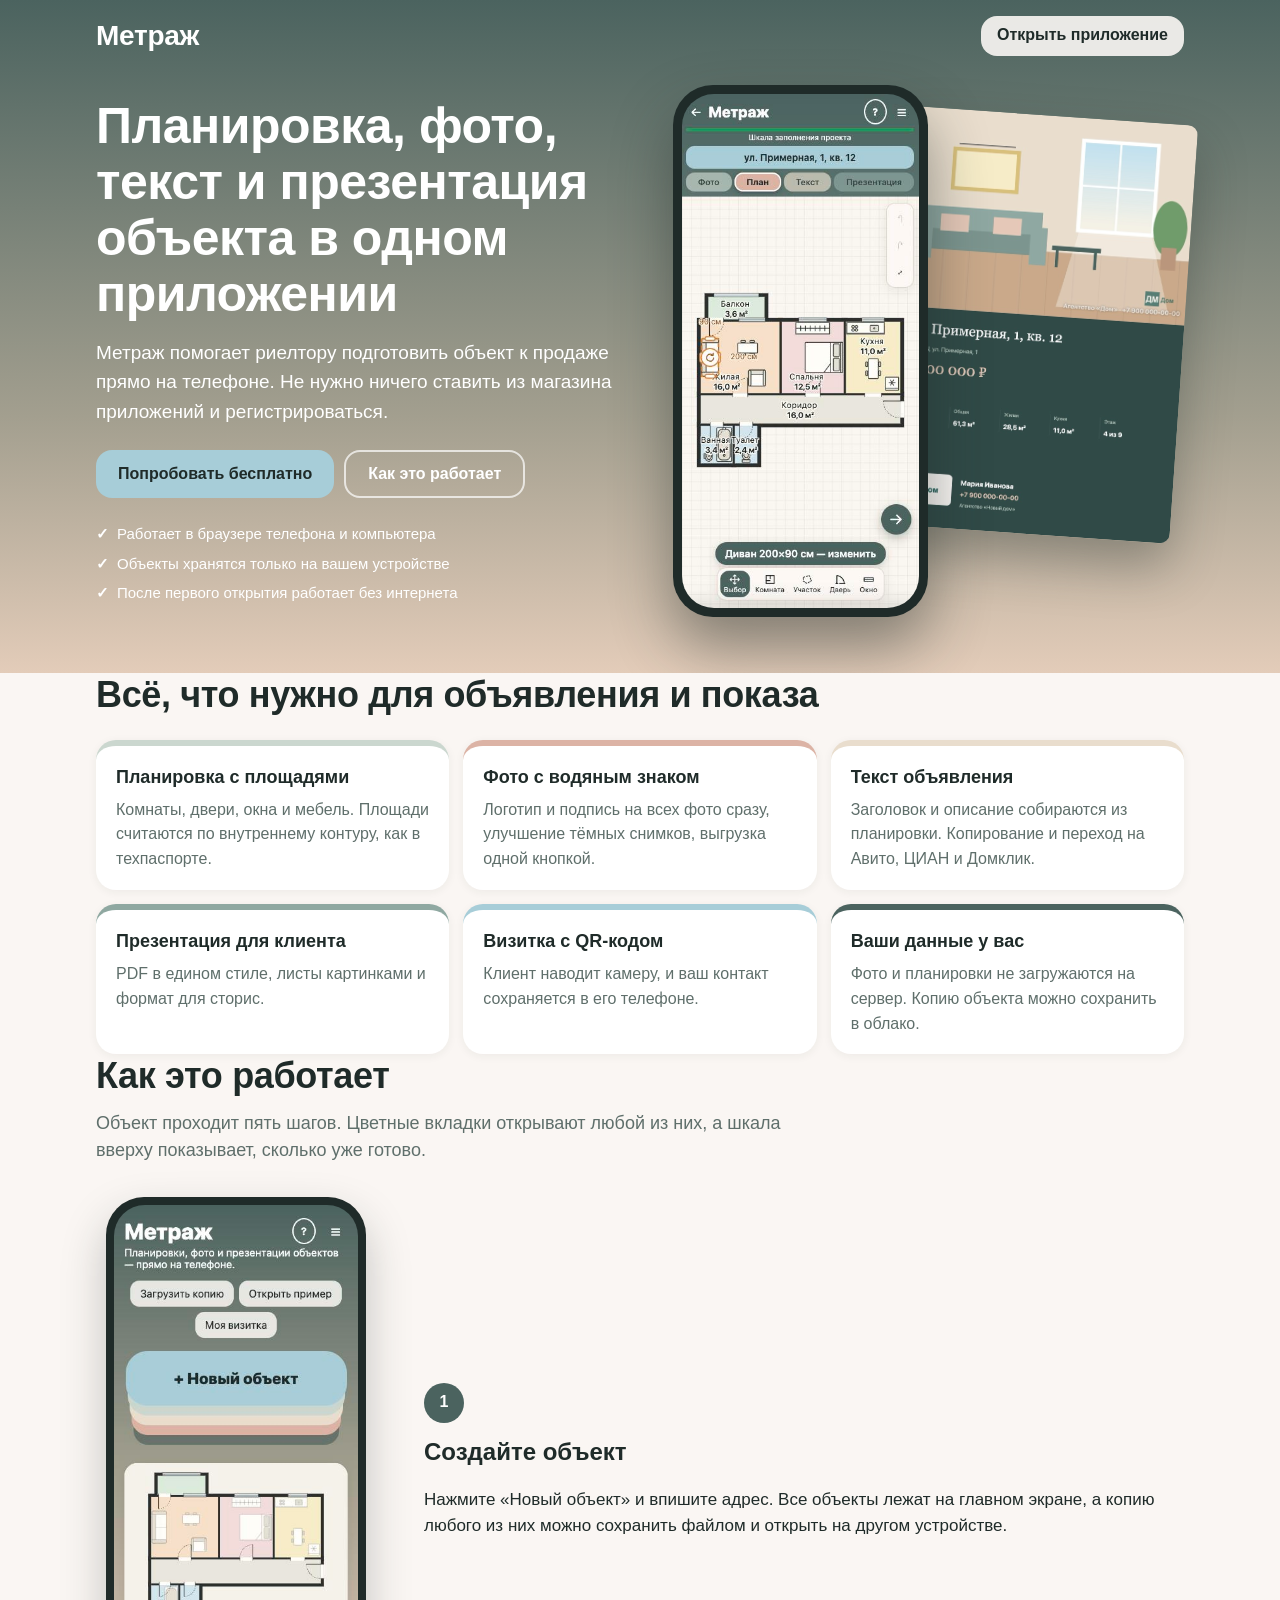
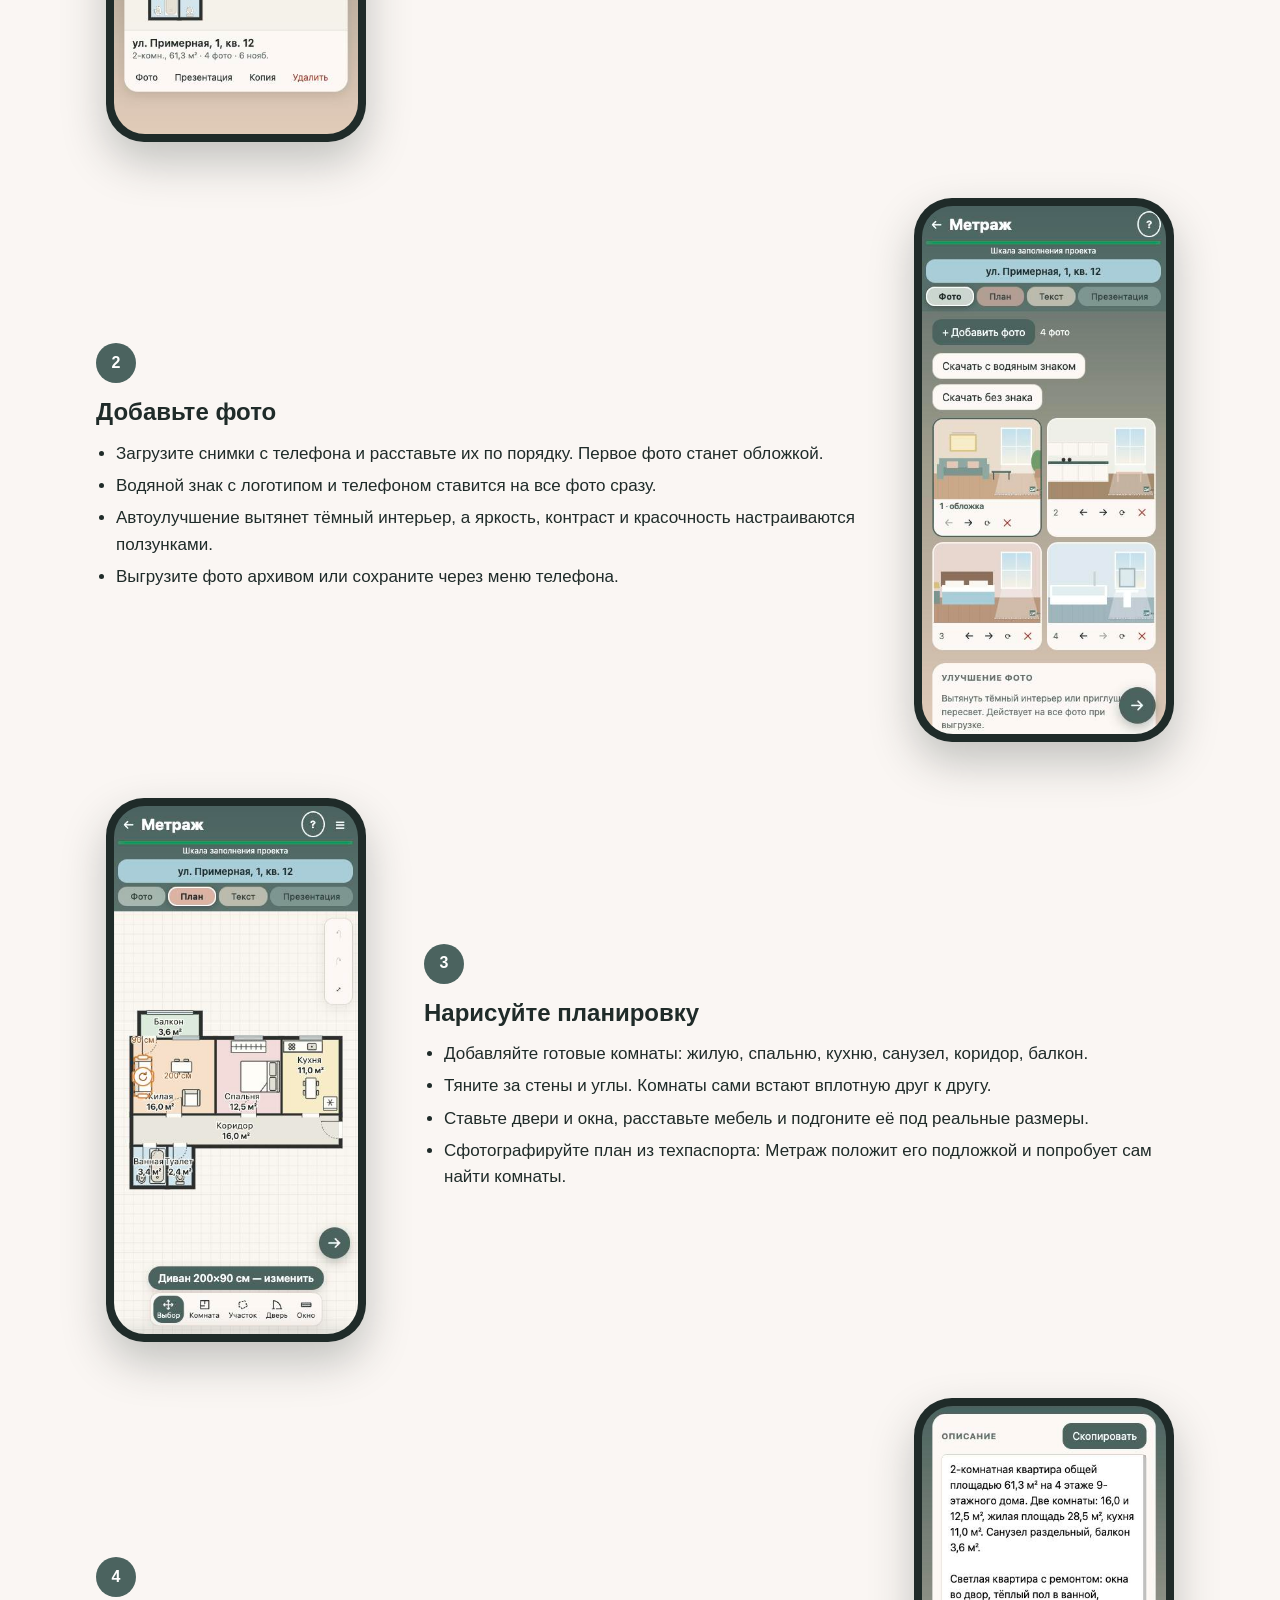
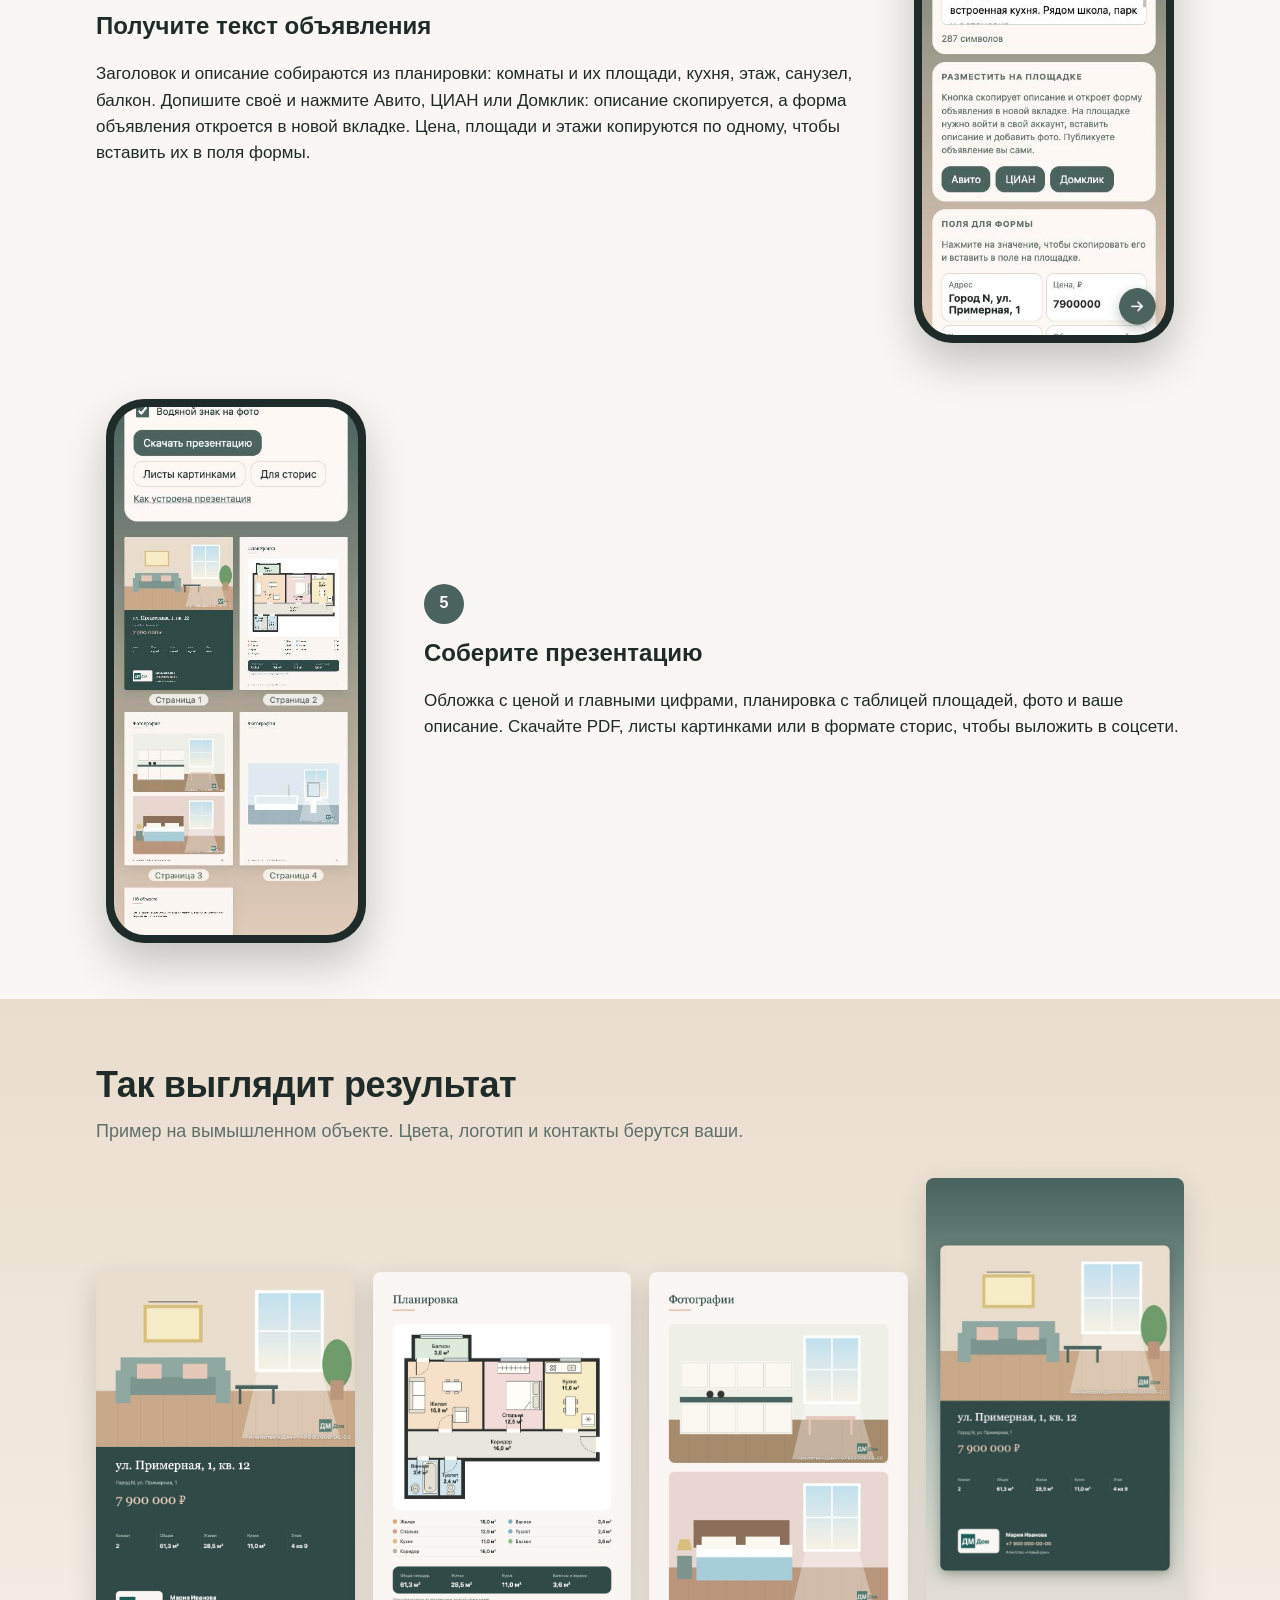
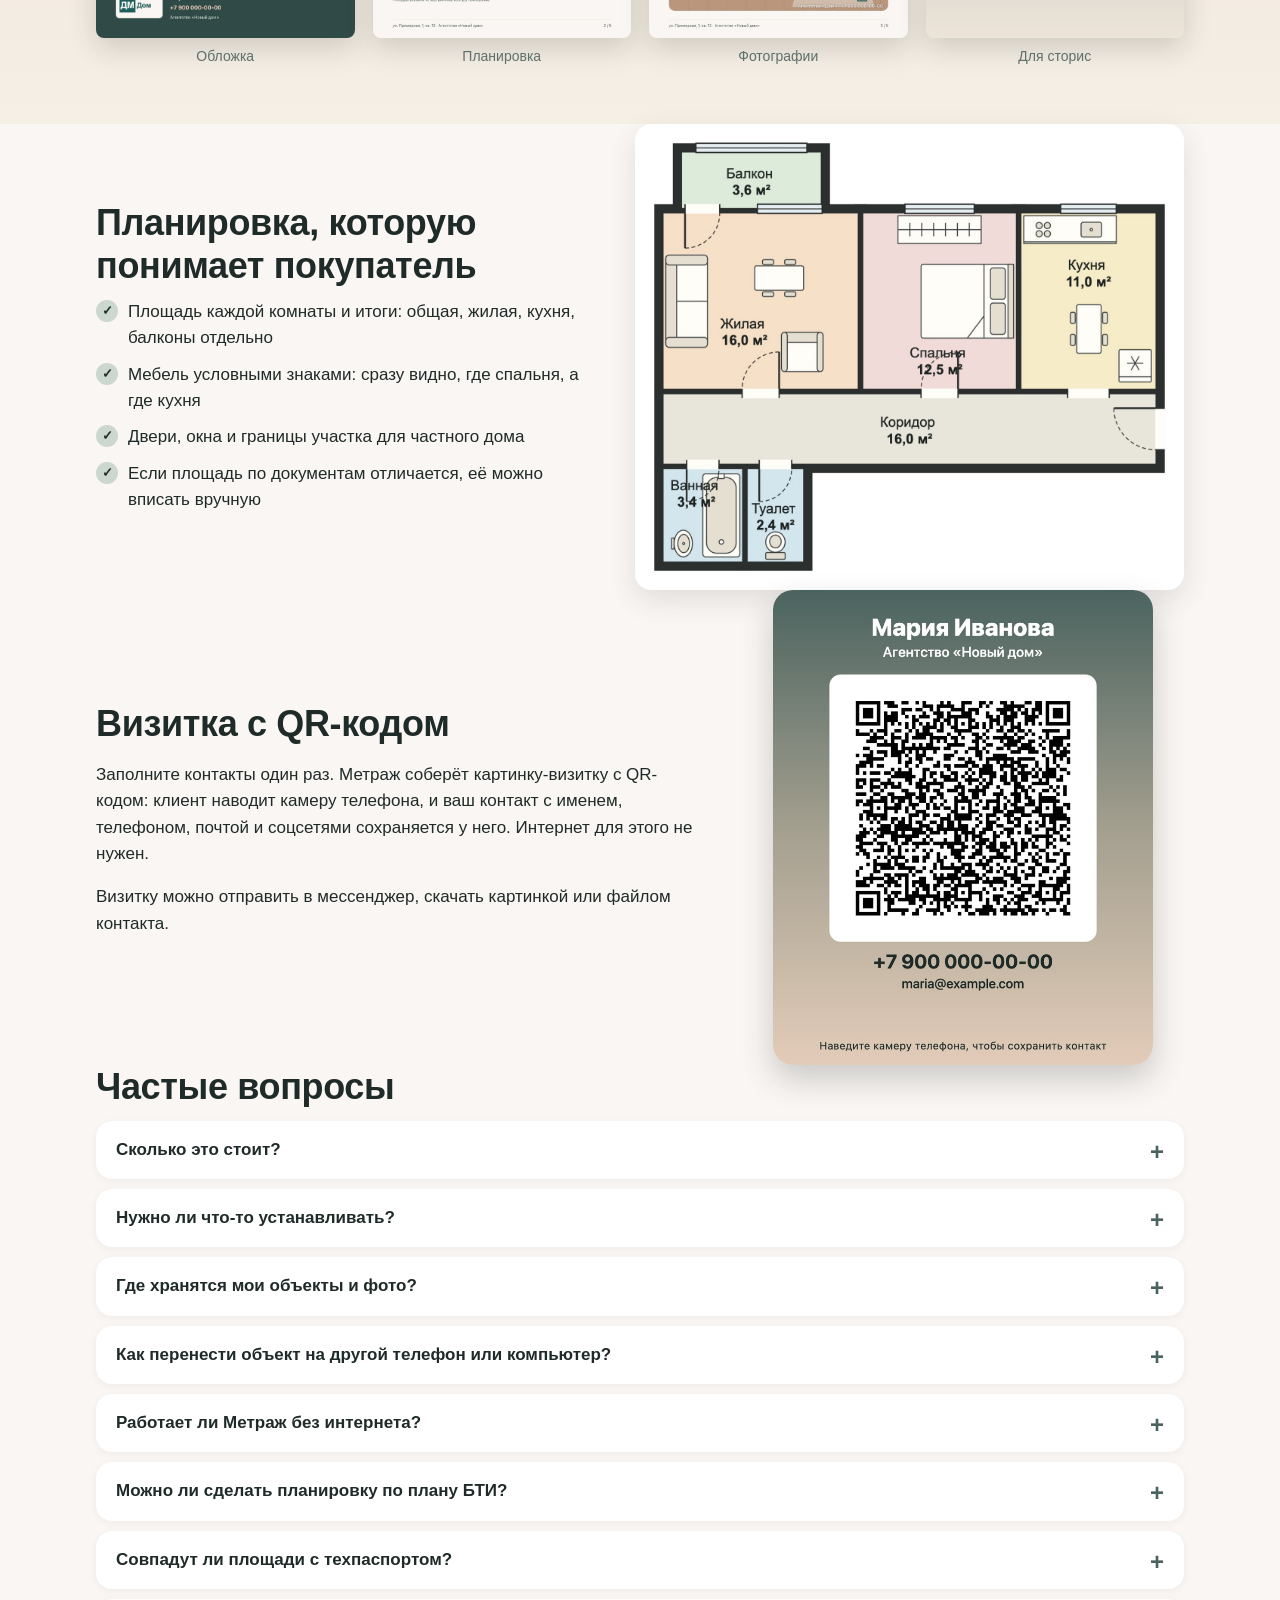
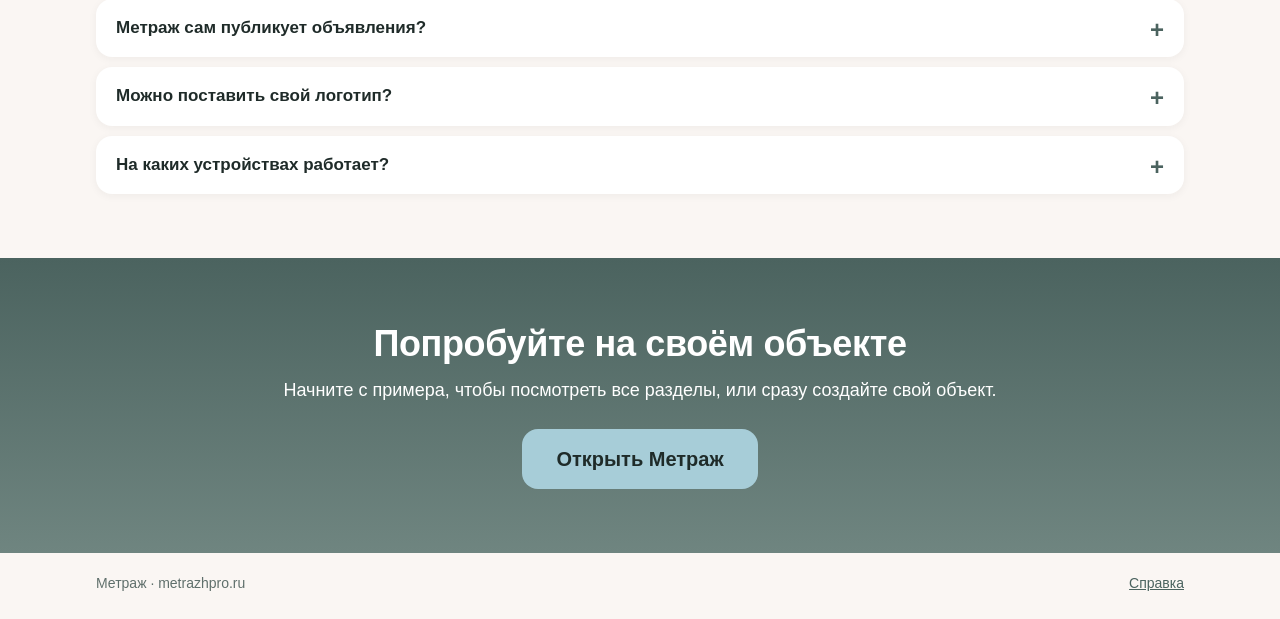
==== about.html @ 50b4b299 "Страница о продукте со скриншотами и частыми вопросами - about.html: возможности, пять шагов работы," ====
<!doctype html>
<html lang="ru">
<head>
  <meta charset="utf-8">
  <meta name="viewport" content="width=device-width, initial-scale=1, viewport-fit=cover">
  <title>Метраж — планировки, фото и презентации для риелторов</title>
  <meta name="description" content="Метраж помогает риелтору подготовить объект к продаже прямо на телефоне: планировка с площадями, обработка фото, текст объявления, презентация и визитка с QR-кодом.">
  <meta name="theme-color" content="#4b635f">
  <meta property="og:title" content="Метраж — материалы по объекту прямо на телефоне">
  <meta property="og:description" content="Планировка с площадями, фото с водяным знаком, текст объявления, презентация и визитка с QR-кодом.">
  <meta property="og:image" content="assets/about/page-cover.jpg">
  <link rel="icon" href="icons/icon.svg" type="image/svg+xml">
  <link rel="apple-touch-icon" href="icons/apple-touch-icon.png">
  <link rel="stylesheet" href="css/about.css">
</head>
<body>
  <header class="hero">
    <nav class="top">
      <a class="wordmark" href="./">Метраж</a>
      <a class="btn light" href="./">Открыть приложение</a>
    </nav>
    <div class="hero-grid wrap">
      <div class="hero-text">
        <h1>Планировка, фото, текст и презентация объекта в одном приложении</h1>
        <p class="lead">Метраж помогает риелтору подготовить объект к продаже прямо на телефоне.
          Не нужно ничего ставить из магазина приложений и регистрироваться.</p>
        <div class="cta">
          <a class="btn primary" href="./">Попробовать бесплатно</a>
          <a class="btn ghost" href="#how">Как это работает</a>
        </div>
        <ul class="facts">
          <li>Работает в браузере телефона и компьютера</li>
          <li>Объекты хранятся только на вашем устройстве</li>
          <li>После первого открытия работает без интернета</li>
        </ul>
      </div>
      <div class="hero-visual" aria-hidden="true">
        <img class="sheet" src="assets/about/page-cover.jpg" alt="" width="707" height="1000">
        <div class="phone"><img src="assets/about/phone-plan.jpg" alt="" width="375" height="812"></div>
      </div>
    </div>
  </header>

  <main>
    <section class="wrap intro">
      <h2>Всё, что нужно для объявления и показа</h2>
      <div class="cards">
        <article><h3>Планировка с площадями</h3><p>Комнаты, двери, окна и мебель. Площади считаются по внутреннему контуру, как в техпаспорте.</p></article>
        <article><h3>Фото с водяным знаком</h3><p>Логотип и подпись на всех фото сразу, улучшение тёмных снимков, выгрузка одной кнопкой.</p></article>
        <article><h3>Текст объявления</h3><p>Заголовок и описание собираются из планировки. Копирование и переход на Авито, ЦИАН и Домклик.</p></article>
        <article><h3>Презентация для клиента</h3><p>PDF в едином стиле, листы картинками и формат для сторис.</p></article>
        <article><h3>Визитка с QR-кодом</h3><p>Клиент наводит камеру, и ваш контакт сохраняется в его телефоне.</p></article>
        <article><h3>Ваши данные у вас</h3><p>Фото и планировки не загружаются на сервер. Копию объекта можно сохранить в облако.</p></article>
      </div>
    </section>

    <section class="wrap" id="how">
      <h2>Как это работает</h2>
      <p class="section-lead">Объект проходит пять шагов. Цветные вкладки открывают любой из них, а шкала вверху показывает,
        сколько уже готово.</p>

      <div class="step">
        <div class="shot"><img src="assets/about/phone-home.jpg" alt="Главный экран Метража с кнопкой «Новый объект»" width="375" height="812" loading="lazy"></div>
        <div class="step-text">
          <span class="num">1</span>
          <h3>Создайте объект</h3>
          <p>Нажмите «Новый объект» и впишите адрес. Все объекты лежат на главном экране, а копию любого из них
            можно сохранить файлом и открыть на другом устройстве.</p>
        </div>
      </div>

      <div class="step">
        <div class="shot"><img src="assets/about/phone-photos.jpg" alt="Вкладка «Фото» с четырьмя снимками объекта" width="375" height="812" loading="lazy"></div>
        <div class="step-text">
          <span class="num">2</span>
          <h3>Добавьте фото</h3>
          <ul>
            <li>Загрузите снимки с телефона и расставьте их по порядку. Первое фото станет обложкой.</li>
            <li>Водяной знак с логотипом и телефоном ставится на все фото сразу.</li>
            <li>Автоулучшение вытянет тёмный интерьер, а яркость, контраст и красочность настраиваются ползунками.</li>
            <li>Выгрузите фото архивом или сохраните через меню телефона.</li>
          </ul>
        </div>
      </div>

      <div class="step">
        <div class="shot"><img src="assets/about/phone-plan.jpg" alt="Редактор планировки с выделенным диваном" width="375" height="812" loading="lazy"></div>
        <div class="step-text">
          <span class="num">3</span>
          <h3>Нарисуйте планировку</h3>
          <ul>
            <li>Добавляйте готовые комнаты: жилую, спальню, кухню, санузел, коридор, балкон.</li>
            <li>Тяните за стены и углы. Комнаты сами встают вплотную друг к другу.</li>
            <li>Ставьте двери и окна, расставьте мебель и подгоните её под реальные размеры.</li>
            <li>Сфотографируйте план из техпаспорта: Метраж положит его подложкой и попробует сам найти комнаты.</li>
          </ul>
        </div>
      </div>

      <div class="step">
        <div class="shot"><img src="assets/about/phone-listing.jpg" alt="Вкладка «Текст» с описанием и кнопками Авито, ЦИАН и Домклик" width="375" height="812" loading="lazy"></div>
        <div class="step-text">
          <span class="num">4</span>
          <h3>Получите текст объявления</h3>
          <p>Заголовок и описание собираются из планировки: комнаты и их площади, кухня, этаж, санузел, балкон.
            Допишите своё и нажмите Авито, ЦИАН или Домклик: описание скопируется, а форма объявления откроется
            в новой вкладке. Цена, площади и этажи копируются по одному, чтобы вставить их в поля формы.</p>
        </div>
      </div>

      <div class="step">
        <div class="shot"><img src="assets/about/phone-pdf.jpg" alt="Вкладка «Презентация» с превью листов" width="375" height="812" loading="lazy"></div>
        <div class="step-text">
          <span class="num">5</span>
          <h3>Соберите презентацию</h3>
          <p>Обложка с ценой и главными цифрами, планировка с таблицей площадей, фото и ваше описание. Скачайте PDF,
            листы картинками или в формате сторис, чтобы выложить в соцсети.</p>
        </div>
      </div>
    </section>

    <section class="gallery-section">
      <div class="wrap">
        <h2>Так выглядит результат</h2>
        <p class="section-lead">Пример на вымышленном объекте. Цвета, логотип и контакты берутся ваши.</p>
        <div class="gallery">
          <figure><img src="assets/about/page-cover.jpg" alt="Обложка презентации с ценой и площадями" width="707" height="1000" loading="lazy"><figcaption>Обложка</figcaption></figure>
          <figure><img src="assets/about/page-plan.jpg" alt="Лист презентации с планировкой и таблицей площадей" width="707" height="1000" loading="lazy"><figcaption>Планировка</figcaption></figure>
          <figure><img src="assets/about/page-photos.jpg" alt="Лист презентации с фотографиями" width="707" height="1000" loading="lazy"><figcaption>Фотографии</figcaption></figure>
          <figure class="tall"><img src="assets/about/story.jpg" alt="Обложка в формате сторис" width="618" height="1100" loading="lazy"><figcaption>Для сторис</figcaption></figure>
        </div>
      </div>
    </section>

    <section class="wrap split">
      <div>
        <h2>Планировка, которую понимает покупатель</h2>
        <ul class="checks">
          <li>Площадь каждой комнаты и итоги: общая, жилая, кухня, балконы отдельно</li>
          <li>Мебель условными знаками: сразу видно, где спальня, а где кухня</li>
          <li>Двери, окна и границы участка для частного дома</li>
          <li>Если площадь по документам отличается, её можно вписать вручную</li>
        </ul>
      </div>
      <img class="plan" src="assets/about/plan.jpg" alt="Планировка двухкомнатной квартиры с мебелью и площадями" width="1400" height="1182" loading="lazy">
    </section>

    <section class="wrap split reverse">
      <div>
        <h2>Визитка с QR-кодом</h2>
        <p>Заполните контакты один раз. Метраж соберёт картинку-визитку с QR-кодом: клиент наводит камеру телефона,
          и ваш контакт с именем, телефоном, почтой и соцсетями сохраняется у него. Интернет для этого не нужен.</p>
        <p>Визитку можно отправить в мессенджер, скачать картинкой или файлом контакта.</p>
      </div>
      <img class="card-img" src="assets/about/card.jpg" alt="Визитка агента с QR-кодом" width="720" height="900" loading="lazy">
    </section>

    <section class="wrap faq" id="faq">
      <h2>Частые вопросы</h2>
      <details>
        <summary>Сколько это стоит?</summary>
        <p>Сейчас все функции бесплатны: сервис проходит тестирование.</p>
      </details>
      <details>
        <summary>Нужно ли что-то устанавливать?</summary>
        <p>Нет. Метраж открывается в браузере. На телефоне его можно добавить на экран «Домой»: на iPhone через
          «Поделиться» → «На экран Домой», на Android через меню браузера. Тогда он запускается с иконки, как обычное приложение.</p>
      </details>
      <details>
        <summary>Где хранятся мои объекты и фото?</summary>
        <p>Только на вашем устройстве, в памяти браузера. На сервер они не отправляются. Поэтому на другом телефоне
          их не будет, а если очистить данные браузера, они удалятся. Нажмите «Копия» на карточке объекта и сохраните файл
          в облако или отправьте себе.</p>
      </details>
      <details>
        <summary>Как перенести объект на другой телефон или компьютер?</summary>
        <p>Сохраните копию объекта, откройте Метраж на новом устройстве и нажмите «Загрузить копию».
          В файле копии есть и планировка, и все фото.</p>
      </details>
      <details>
        <summary>Работает ли Метраж без интернета?</summary>
        <p>Да, после первого открытия. Интернет нужен только чтобы перейти на сайт площадки или что-то отправить.</p>
      </details>
      <details>
        <summary>Можно ли сделать планировку по плану БТИ?</summary>
        <p>Да. Сфотографируйте план ровно сверху и загрузите его подложкой. Задайте масштаб по одной стене с известной длиной,
          и Метраж попробует сам найти комнаты. Автораспознавание даёт черновик: проверьте комнаты и площади,
          при необходимости поправьте их или обведите комнаты сами.</p>
      </details>
      <details>
        <summary>Совпадут ли площади с техпаспортом?</summary>
        <p>Площадь считается по внутреннему контуру комнаты, как в техпаспорте, а стены в неё не входят.
          Точность зависит от того, насколько точно нарисованы комнаты. Если нужна площадь строго по документам,
          впишите её вручную в свойствах комнаты.</p>
      </details>
      <details>
        <summary>Метраж сам публикует объявления?</summary>
        <p>Нет. Он копирует описание и открывает форму объявления на Авито, ЦИАН или Домклике. Вы входите в свой аккаунт,
          вставляете текст, добавляете фото и публикуете сами. Доступа к вашим аккаунтам у Метража нет.</p>
      </details>
      <details>
        <summary>Можно поставить свой логотип?</summary>
        <p>Да. Логотип и подпись загружаются один раз в настройках водяного знака и подставляются на фото
          и в презентацию всех объектов.</p>
      </details>
      <details>
        <summary>На каких устройствах работает?</summary>
        <p>На iPhone, Android и компьютере в современном браузере: Safari, Chrome, Яндекс Браузер, Edge.
          Удобнее всего на телефоне, но рисовать планировку на большом экране тоже удобно.</p>
      </details>
    </section>

    <section class="final">
      <div class="wrap">
        <h2>Попробуйте на своём объекте</h2>
        <p>Начните с примера, чтобы посмотреть все разделы, или сразу создайте свой объект.</p>
        <a class="btn primary big" href="./">Открыть Метраж</a>
      </div>
    </section>
  </main>

  <footer class="wrap foot">
    <span>Метраж · metrazhpro.ru</span>
    <a href="./#/help">Справка</a>
  </footer>
</body>
</html>
---- css/about.css ----
/* Страница «О продукте». Палитра та же, что в приложении. */
:root {
  --ink: #1f2b29;
  --ink-2: #5f6f6b;
  --paper: #faf6f3;
  --card: #fbf8f4;
  --line: #ddd5c9;
  --accent: #4b635f;
  --sky: #a7cdd8;
  --mist: #cbd7cf;
  --rose: #dcb3a5;
  --cream: #e9ddcd;
  --sage: #8fa8a1;
  font-family: -apple-system, BlinkMacSystemFont, "Segoe UI", Roboto, "Helvetica Neue", Arial, sans-serif;
  color: var(--ink);
}
* { box-sizing: border-box; }
html { scroll-behavior: smooth; }
body { margin: 0; background: var(--paper); line-height: 1.55; }
img { max-width: 100%; height: auto; display: block; }
a { color: var(--accent); }
.wrap { width: 100%; max-width: 1120px; margin: 0 auto; padding: 0 16px; }

.btn {
  display: inline-flex; align-items: center; justify-content: center; min-height: 48px; padding: 0 22px;
  border-radius: 16px; font-weight: 600; text-decoration: none; white-space: nowrap;
}
.btn.primary { background: var(--sky); color: var(--ink); }
.btn.ghost { color: #fff; border: 2px solid rgba(255,255,255,.7); }
.btn.light { min-height: 40px; padding: 0 16px; background: rgba(251,248,244,.9); color: var(--ink); }
.btn.big { min-height: 60px; padding: 0 34px; font-size: 20px; }

/* ---------- Первый экран ---------- */
.hero {
  background: linear-gradient(180deg, #4b635f 0%, #a39f8f 62%, #e3ccb9 100%);
  color: #fff; padding: calc(14px + env(safe-area-inset-top, 0px)) 0 56px; overflow: hidden;
}
.top { display: flex; align-items: center; justify-content: space-between; max-width: 1120px; margin: 0 auto 28px; padding: 0 16px; }
.wordmark { color: #fff; font-size: 28px; font-weight: 800; text-decoration: none; letter-spacing: -.01em; }
.hero-grid { display: grid; grid-template-columns: 1.05fr 1fr; gap: 40px; align-items: center; }
.hero h1 { font-size: clamp(30px, 4.4vw, 50px); line-height: 1.12; margin: 0 0 16px; letter-spacing: -.01em; }
.lead { font-size: 19px; margin: 0 0 24px; max-width: 34em; }
.cta { display: flex; flex-wrap: wrap; gap: 10px; margin-bottom: 24px; }
.facts { list-style: none; padding: 0; margin: 0; display: grid; gap: 6px; font-size: 15px; }
.facts li::before { content: "✓"; display: inline-block; width: 1.4em; font-weight: 800; }

.hero-visual { position: relative; min-height: 520px; }
.hero-visual .sheet {
  position: absolute; right: 0; top: 30px; width: 58%; border-radius: 10px; transform: rotate(4deg);
  box-shadow: 0 24px 50px rgba(31,43,41,.35);
}
.phone {
  position: relative; width: 255px; padding: 9px; border-radius: 40px; background: #1f2b29;
  box-shadow: 0 30px 60px rgba(31,43,41,.45);
}
.phone img { border-radius: 32px; }

/* ---------- Разделы ---------- */
main h2 { font-size: clamp(26px, 3.4vw, 36px); line-height: 1.2; margin: 0 0 12px; letter-spacing: -.01em; }
main section { padding: 64px 0 0; }
.section-lead { color: var(--ink-2); font-size: 18px; margin: 0 0 32px; max-width: 40em; }

.cards { display: grid; grid-template-columns: repeat(3, minmax(0, 1fr)); gap: 14px; margin-top: 24px; }
.cards article { background: #fff; border-radius: 20px; padding: 18px 20px; box-shadow: 0 2px 10px rgba(31,43,41,.06); }
.cards article:nth-child(6n+1) { border-top: 6px solid var(--mist); }
.cards article:nth-child(6n+2) { border-top: 6px solid var(--rose); }
.cards article:nth-child(6n+3) { border-top: 6px solid var(--cream); }
.cards article:nth-child(6n+4) { border-top: 6px solid var(--sage); }
.cards article:nth-child(6n+5) { border-top: 6px solid var(--sky); }
.cards article:nth-child(6n) { border-top: 6px solid var(--accent); }
.cards h3 { font-size: 18px; margin: 0 0 6px; }
.cards p { margin: 0; color: var(--ink-2); }

.step { display: grid; grid-template-columns: 280px 1fr; gap: 48px; align-items: center; margin-bottom: 56px; }
.step:nth-of-type(even) { grid-template-columns: 1fr 280px; }
.step:nth-of-type(even) .shot { order: 2; }
.shot { width: 260px; padding: 8px; border-radius: 38px; background: #1f2b29; box-shadow: 0 20px 44px rgba(31,43,41,.25); justify-self: center; }
.shot img { border-radius: 31px; }
.num {
  display: inline-grid; place-items: center; width: 40px; height: 40px; border-radius: 50%;
  background: var(--accent); color: #fff; font-weight: 800; margin-bottom: 10px;
}
.step h3 { font-size: 24px; margin: 0 0 10px; }
.step p, .step li { font-size: 17px; }
.step ul { padding-left: 20px; margin: 0; }
.step li { margin: 6px 0; }

.gallery-section { background: linear-gradient(180deg, #e9ddcd, #f6efe6); padding-bottom: 56px; margin-top: 8px; }
.gallery { display: grid; grid-template-columns: repeat(4, minmax(0, 1fr)); gap: 18px; align-items: end; }
.gallery figure { margin: 0; }
.gallery img { border-radius: 8px; box-shadow: 0 10px 28px rgba(31,43,41,.18); }
.gallery figcaption { text-align: center; color: var(--ink-2); font-size: 14px; margin-top: 8px; }

.split { display: grid; grid-template-columns: 1fr 1.1fr; gap: 40px; align-items: center; }
.split.reverse { grid-template-columns: 1.1fr .8fr; }
.split p { font-size: 17px; }
.split .plan { border-radius: 16px; background: #fff; padding: 10px; box-shadow: 0 10px 28px rgba(31,43,41,.12); }
.split .card-img { border-radius: 20px; box-shadow: 0 14px 32px rgba(31,43,41,.22); max-width: 380px; justify-self: center; }
.checks { list-style: none; padding: 0; margin: 0; display: grid; gap: 10px; font-size: 17px; }
.checks li { padding-left: 32px; position: relative; }
.checks li::before {
  content: "✓"; position: absolute; left: 0; top: 1px; width: 22px; height: 22px; border-radius: 50%;
  background: var(--mist); display: grid; place-items: center; font-size: 13px; font-weight: 800;
}

.faq details { background: #fff; border-radius: 16px; margin-bottom: 10px; box-shadow: 0 2px 8px rgba(31,43,41,.05); }
.faq summary {
  cursor: pointer; padding: 16px 48px 16px 20px; font-weight: 600; font-size: 17px; list-style: none; position: relative;
}
.faq summary::-webkit-details-marker { display: none; }
.faq summary::after { content: "+"; position: absolute; right: 20px; top: 12px; font-size: 24px; color: var(--accent); }
.faq details[open] summary::after { content: "–"; }
.faq details p { margin: 0; padding: 0 20px 18px; color: var(--ink-2); font-size: 16px; }

.final { background: linear-gradient(180deg, #4b635f, #6f8580); color: #fff; text-align: center; padding: 64px 0; margin-top: 64px; }
.final p { font-size: 18px; margin: 0 0 24px; }
.foot { display: flex; justify-content: space-between; gap: 12px; padding-top: 20px; padding-bottom: calc(24px + env(safe-area-inset-bottom, 0px)); color: var(--ink-2); font-size: 14px; }

/* ---------- Телефон ---------- */
@media (max-width: 860px) {
  .hero-grid { grid-template-columns: 1fr; gap: 28px; }
  .hero-visual { min-height: 0; display: flex; justify-content: center; padding: 10px 0 20px; }
  .hero-visual .sheet { width: 48%; right: 4%; top: 40px; }
  .phone { width: 220px; margin-right: 30%; }
  .cards { grid-template-columns: minmax(0, 1fr); }
  .step, .step:nth-of-type(even) { grid-template-columns: 1fr; gap: 20px; margin-bottom: 44px; }
  .step:nth-of-type(even) .shot { order: 0; }
  .shot { width: 230px; }
  .gallery { grid-template-columns: repeat(2, minmax(0, 1fr)); }
  .split, .split.reverse { grid-template-columns: 1fr; gap: 24px; }
  .split.reverse img { order: -1; }
  main section { padding-top: 48px; }
  .lead { font-size: 17px; }
}
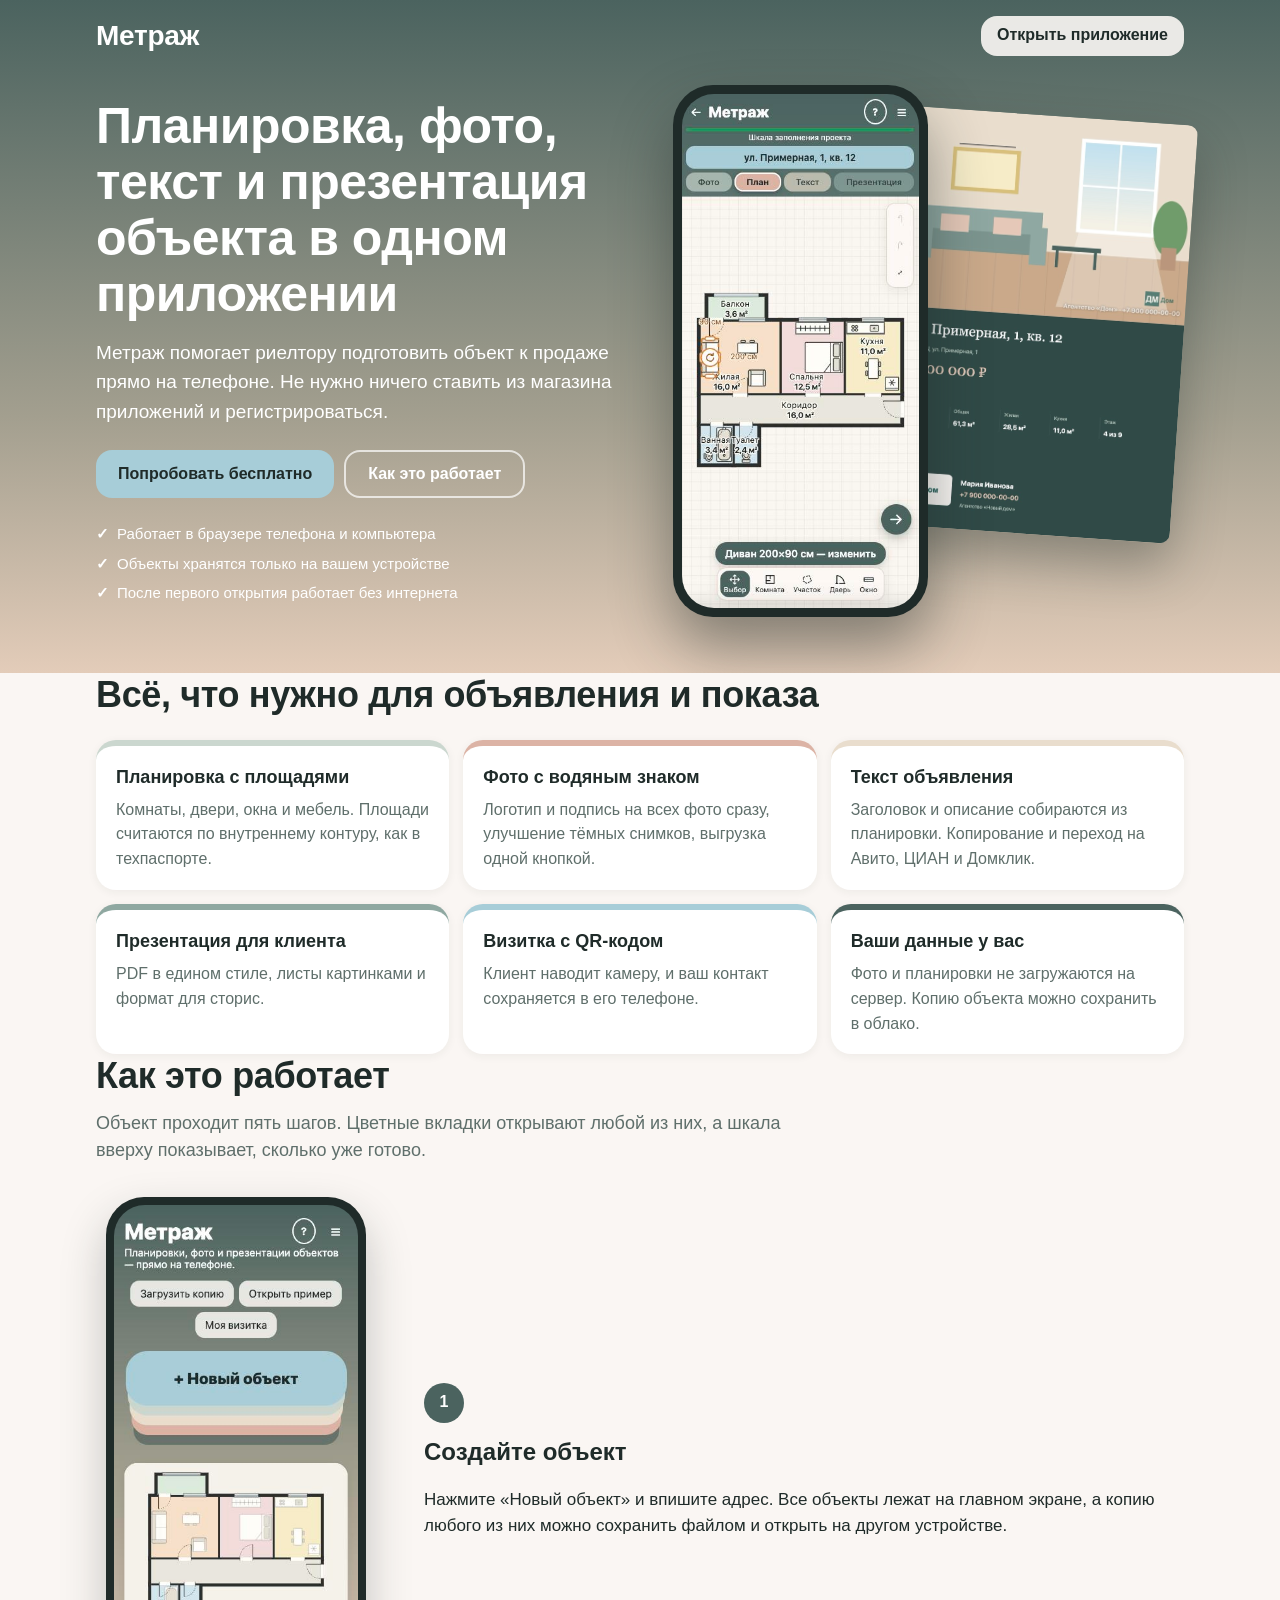
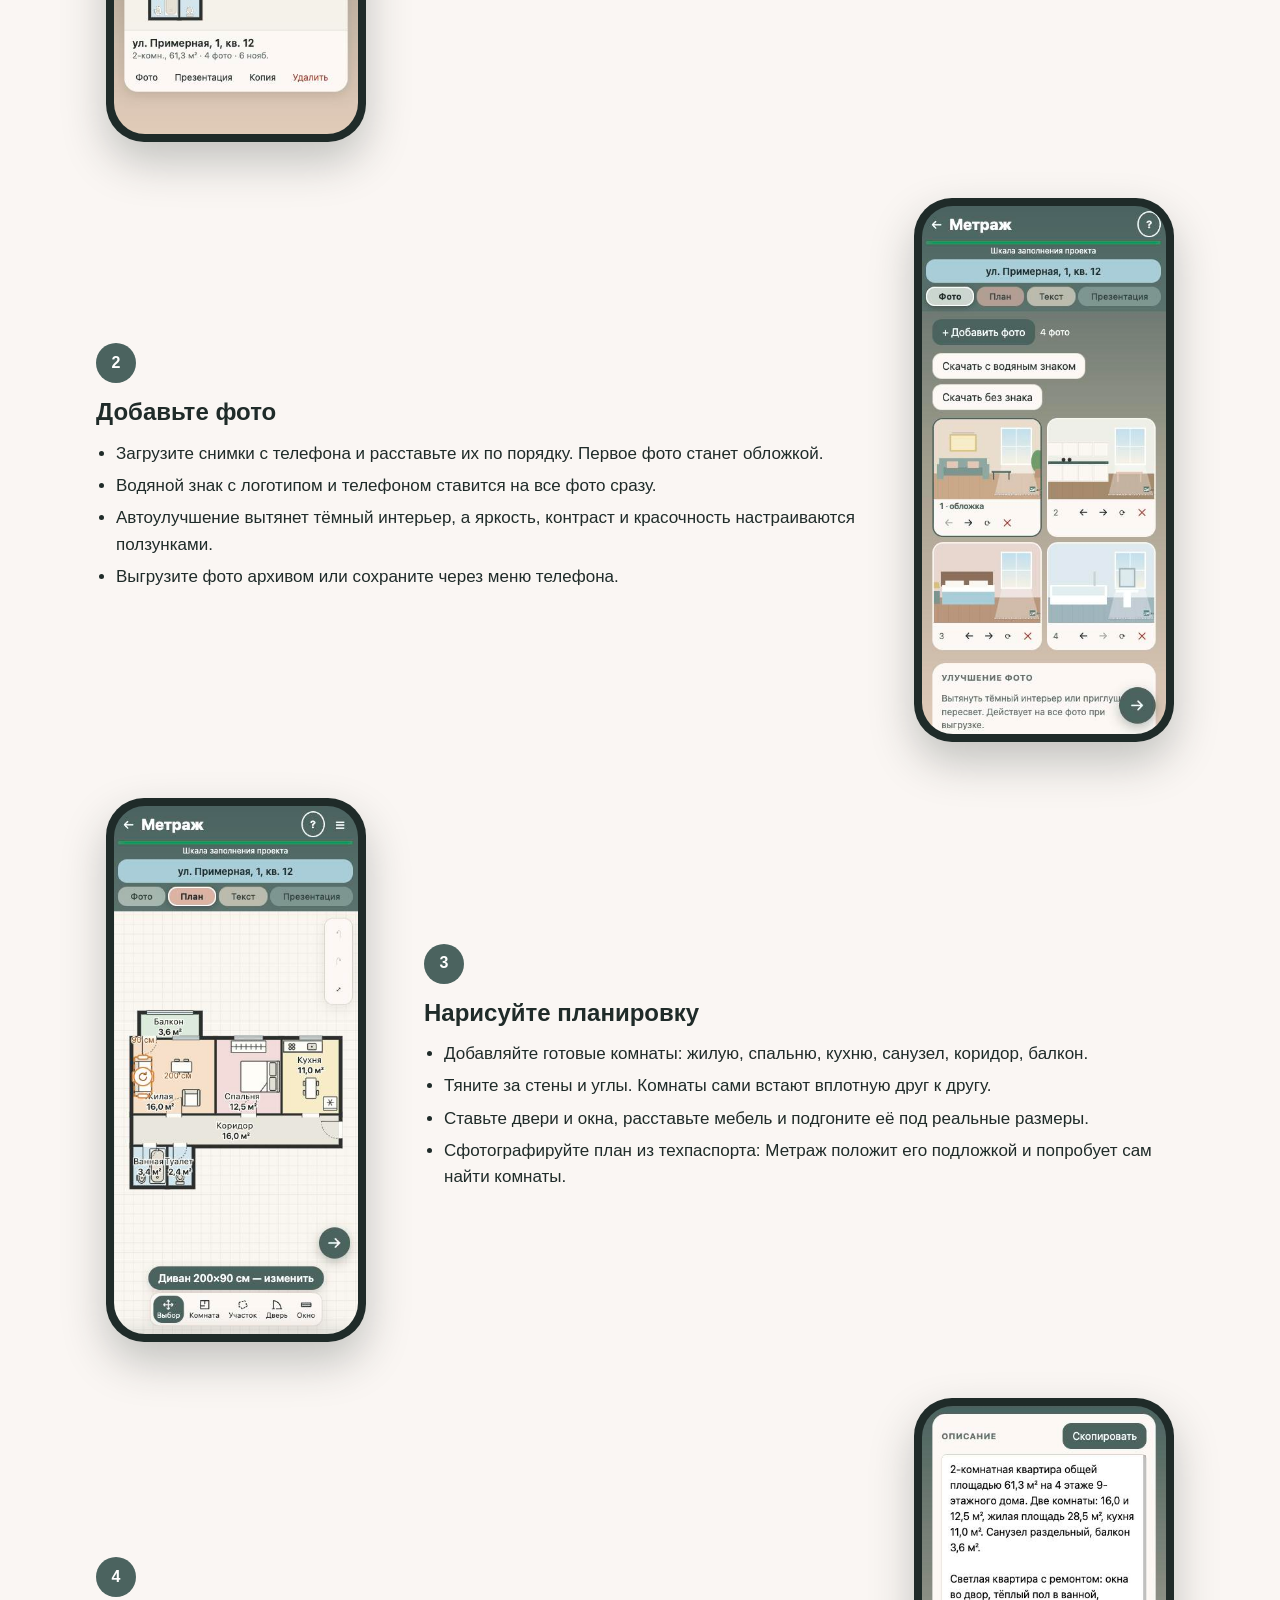
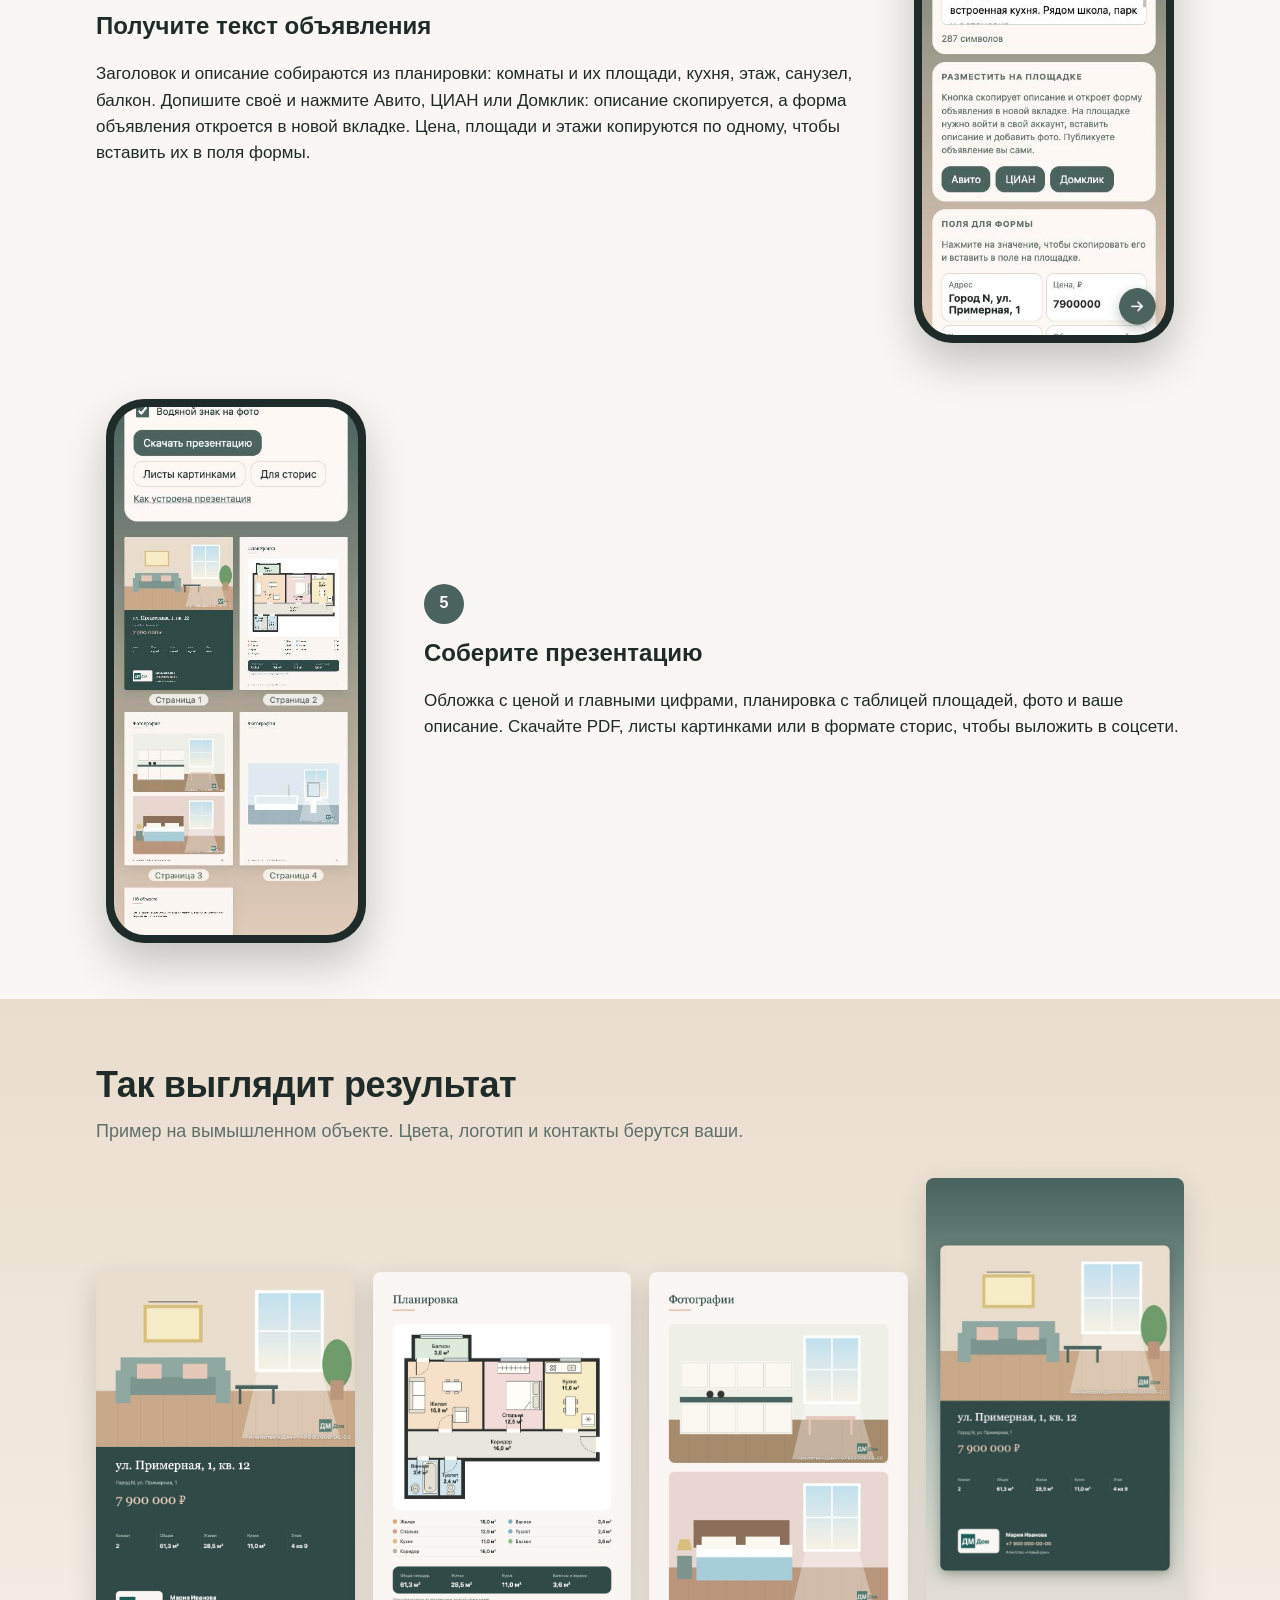
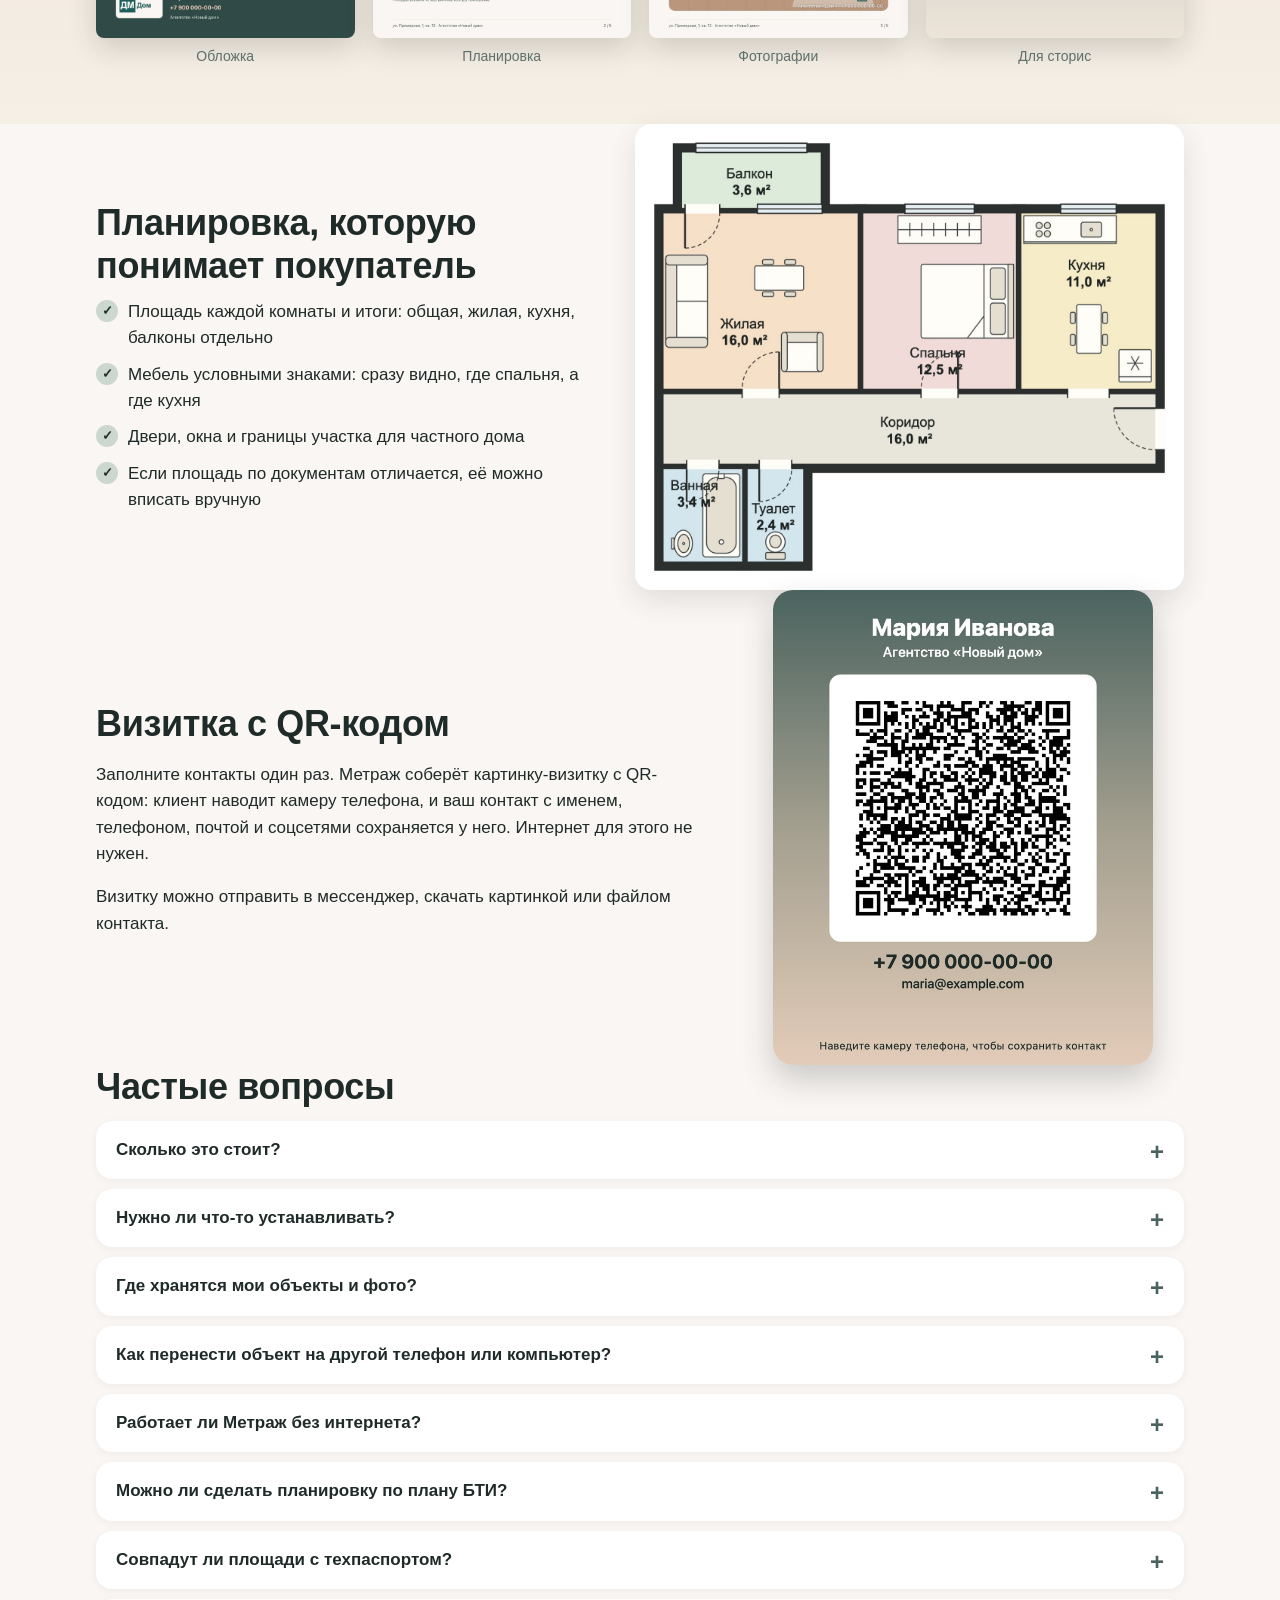
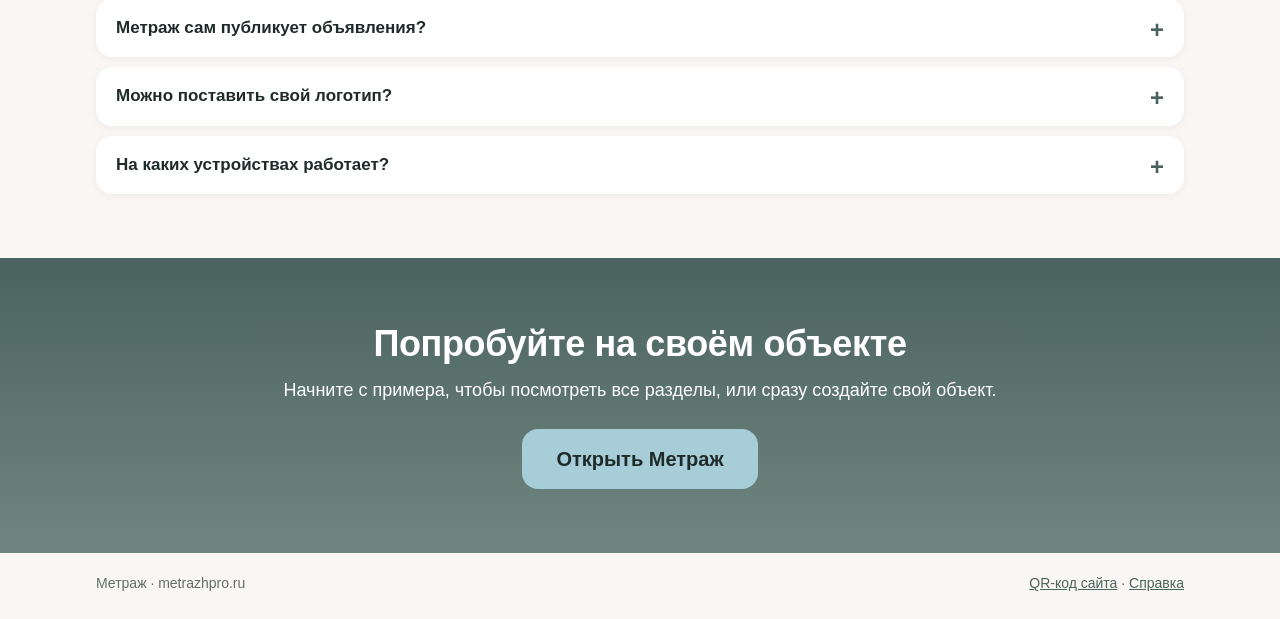
==== commit 23a7475c: "Стилизованный QR-код на сайт - qr.html: код на metrazhpro.ru/about с буквой «М» в центре, кнопка «Со" ====
--- a/about.html
+++ b/about.html
@@ -221,7 +221,7 @@
 
   <footer class="wrap foot">
     <span>Метраж · metrazhpro.ru</span>
-    <a href="./#/help">Справка</a>
+    <span><a href="qr.html">QR-код сайта</a> · <a href="./#/help">Справка</a></span>
   </footer>
 </body>
 </html>
